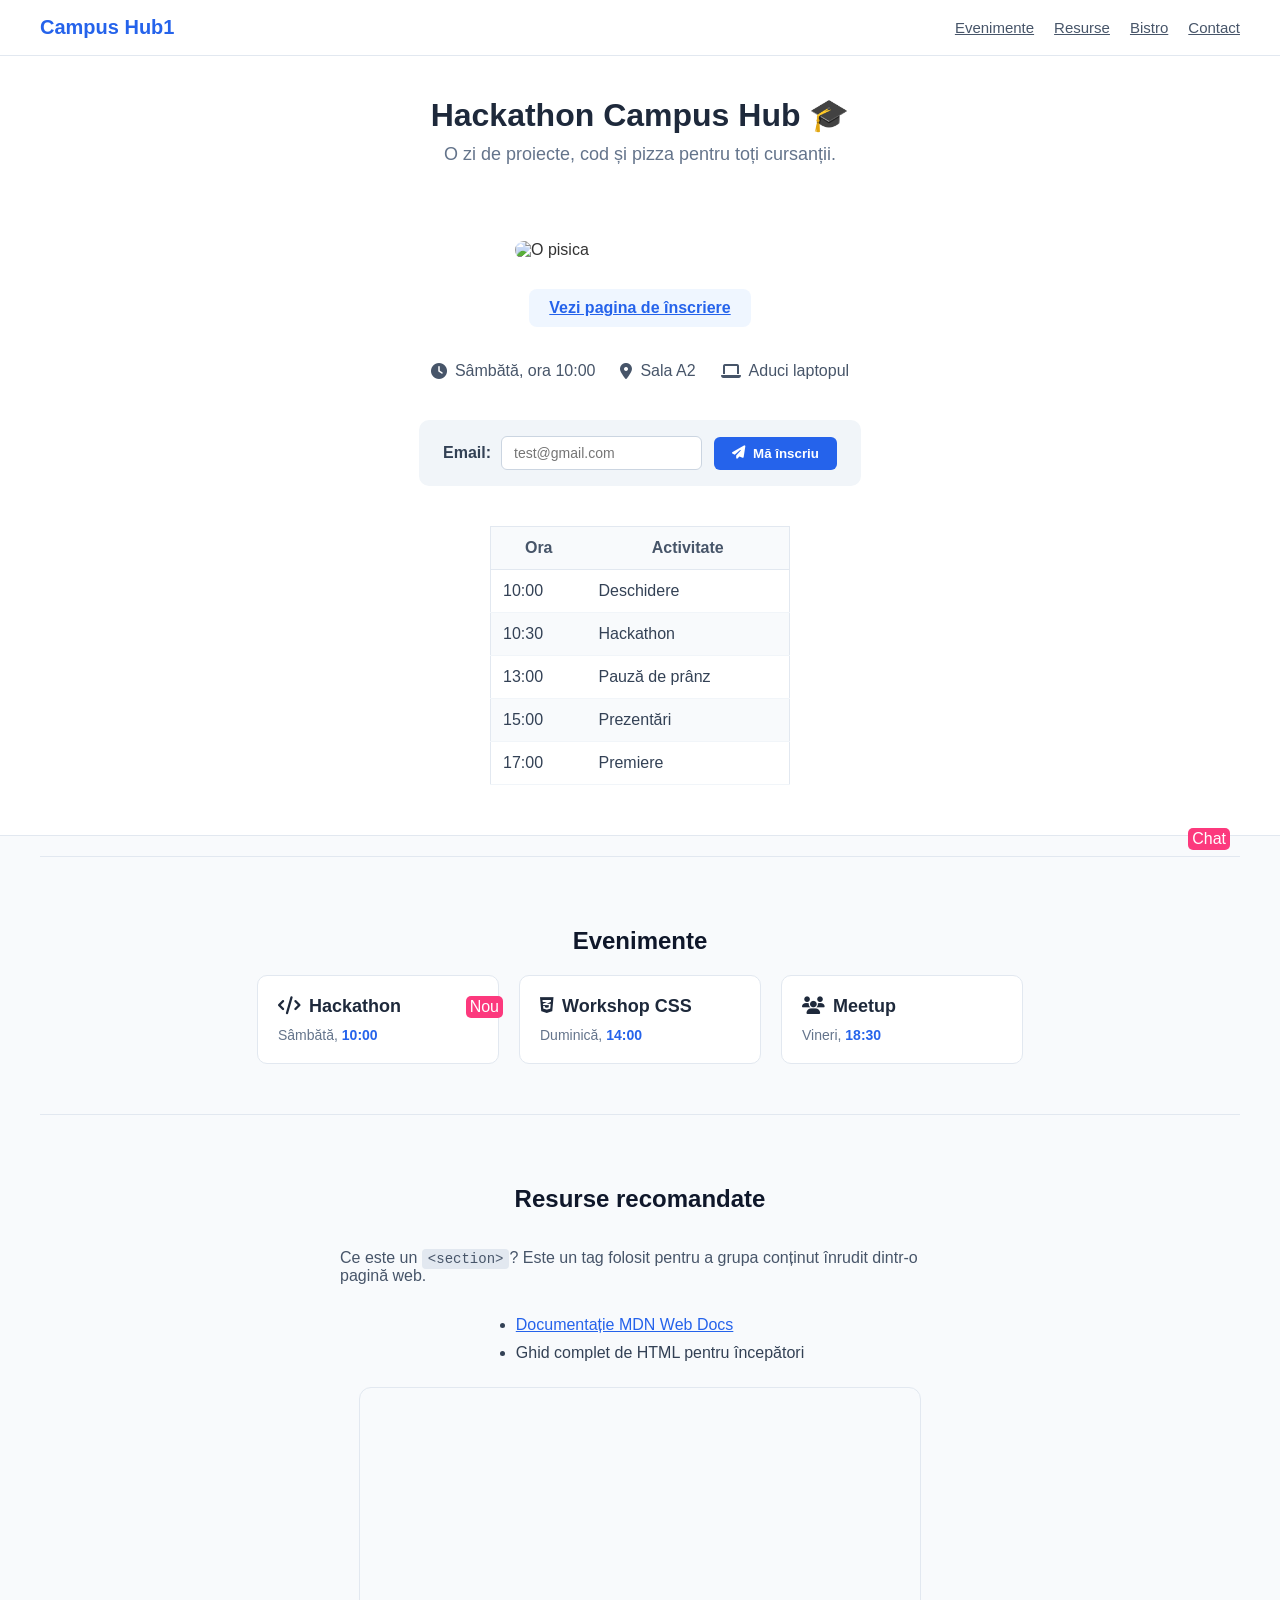
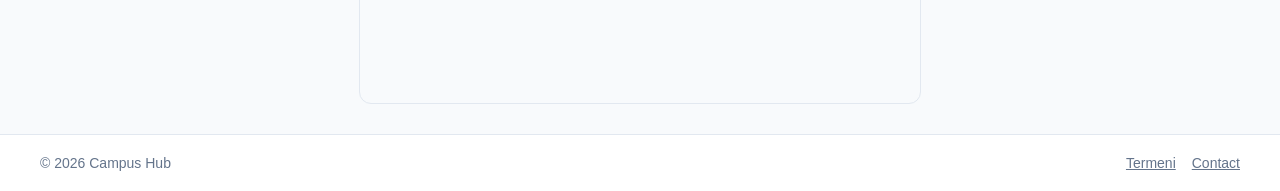
==== index.html @ 172dffcd "Update index.html" ====
<!doctype html>
<html lang="en">
  <head>
    <meta charset="UTF-8" />
    <meta name="viewport" content="width=device-width, initial-scale=1.0" />
    <title>Campus HUB</title>

    <link
      rel="stylesheet"
      href="https://cdnjs.cloudflare.com/ajax/libs/font-awesome/6.5.2/css/all.min.css"
    />
    <link rel="stylesheet" href="style.css" />
    <link rel="stylesheet" href="variabile.css" />
  </head>

  <body>
    <header class="header">
      <span class="logo">Campus Hub1</span>

      <nav class="nav-list">
        <a href="#">Evenimente</a>
        <a href="#">Resurse</a>
        <a href="bistro/bistro.html">Bistro</a>
        <a href="#">Contact</a>
      </nav>
    </header>

    <section class="hero-section">
      <h1 class="titlu hero-title">Hackathon Campus Hub</h1>

      <p class="titlu hero-subtitle">
        O zi de proiecte, cod și pizza pentru toți cursanții.
      </p>

      <hr class="separator" />

      <img
        class="hero-img"
        src="https://www.humaneworld.org/sites/default/files/styles/responsive_3_4_350w/public/2019/03/aa-stinky-tiny-cats.jpg.webp?h=bf654dbc&itok=0CL5qWj7"
        alt="O pisica"
      />

      <!-- <br /> -->

      <div></div>

      <a
        class="btn-link"
        href="https://developer.mozilla.org/en-US/docs/Web/HTML/Reference/Elements/a"
        target="_blank"
        >Vezi pagina de înscriere</a
      >

      <ul class="info-list">
        <li><i class="fa-solid fa-clock"></i> Sâmbătă, ora 10:00</li>
        <li><i class="fa-solid fa-location-dot"></i> Sala A2</li>
        <li><i class="fa-solid fa-laptop"></i> Aduci laptopul</li>
      </ul>

      <form action="" class="signup-form">
        <label for="" class="form-label">
          Email:
          <input type="text" placeholder="test@gmail.com" class="form-input" />
        </label>

        <button class="btn-submit">
          <i class="fa-solid fa-paper-plane"></i> Mă înscriu
        </button>
      </form>

      <table class="schedule-table">
        <thead>
          <tr>
            <th>Ora</th>
            <th>Activitate</th>
          </tr>
        </thead>

        <tbody>
          <tr>
            <td>10:00</td>
            <td>Deschidere</td>
          </tr>
          <tr>
            <td>10:30</td>
            <td>Hackathon</td>
          </tr>
          <tr>
            <td>13:00</td>
            <td>Pauză de prânz</td>
          </tr>
          <tr>
            <td>15:00</td>
            <td>Prezentări</td>
          </tr>
          <tr>
            <td>17:00</td>
            <td>Premiere</td>
          </tr>
        </tbody>
      </table>
    </section>

    <hr class="separator" />

    <section class="evenimente">
      <h2>Evenimente</h2>

      <!--
        De ce <div> pentru carduri? <div> este un container generic de tip BLOCK:
        ocupă toată lățimea și poate conține alte elemente (titlu, text, etc.).
        <span> este INLINE: potrivit doar pentru o bucată de text din interiorul
        unui rând (ex: data evenimentului colorată), nu pentru a grupa un card întreg.
      -->
      <div class="card-container">
        <div class="card">
          <span class="card-nou">Nou</span>

          <h3><i class="fa-solid fa-code"></i> Hackathon</h3>
          <p>Sâmbătă, <span class="data">10:00</span></p>
        </div>

        <div class="card">
          <h3><i class="fa-brands fa-css3-alt"></i> Workshop CSS</h3>
          <p>Duminică, <span class="data">14:00</span></p>
        </div>

        <div class="card">
          <h3><i class="fa-solid fa-users"></i> Meetup</h3>
          <p>Vineri, <span class="data">18:30</span></p>
        </div>
      </div>
    </section>

    <hr class="separator" />

    <section class="resources-section">
      <h2>Resurse recomandate</h2>

      <p class="resource-description">
        Ce este un <code>&lt;section&gt;</code>? Este un tag folosit pentru a
        grupa conținut înrudit dintr-o pagină web.
      </p>

      <ul class="resources-list">
        <li>
          <a href="https://developer.mozilla.org" target="_blank"
            >Documentație MDN Web Docs</a
          >
        </li>
        <li>Ghid complet de HTML pentru începători</li>
      </ul>

      <iframe
        class="video-embed"
        width="560"
        height="315"
        src="https://www.youtube.com/embed/dQw4w9WgXcQ"
        title="YouTube video player"
        frameborder="0"
        allow="
          accelerometer;
          autoplay;
          clipboard-write;
          encrypted-media;
          gyroscope;
          picture-in-picture;
        "
        allowfullscreen
      >
      </iframe>
    </section>

    <!--
      TEMA DE ACASĂ (sesiunea 4): footer cu Flexbox.
      <footer> este tag-ul semantic pentru partea de jos a paginii: îi spune
      browserului și cititoarelor de ecran "aici se termină pagina".
      Are două copii directe: un <span> cu textul și un <nav> cu linkurile.
      Flexbox aranjează doar copiii DIRECȚI, de aceea linkurile stau într-un <nav>.
    -->
    <footer class="footer">
      <span>© 2026 Campus Hub</span>

      <nav class="footer-links">
        <a href="#">Termeni</a>
        <a href="#">Contact</a>
      </nav>
    </footer>

    <span class="card-nou chat-wid">Chat</span>
  </body>
</html>
---- style.css ----
/* Stiluri Generale */
body {
  font-family: "Segoe UI", Tahoma, Geneva, Verdana, sans-serif;
  color: #333333;
  background-color: #f8fafc;
  margin: 0;
  padding: 0;
}

/* Header & Navigare */
.header {
  display: flex;
  justify-content: space-between;
  align-items: center;
  background-color: #ffffff;
  padding: 16px 40px;
  border-bottom: 1px solid #e2e8f0;

  position: sticky;
  top: 0;
  z-index: 10;
}

.logo {
  font-size: 20px;
  font-weight: 700;
  color: #2563eb;
}

.nav-list {
  display: flex;
  gap: 20px;
  align-items: center;
}

.nav-list a {
  color: #475569;
  font-size: 15px;
  font-weight: 500;
}

a {
  color: #2563eb;
}

/* Secțiuni și Separatore */
section {
  padding: 30px 40px;
  display: flex;
  flex-direction: column;
  align-items: center;
}

.separator {
  border: 0;
  border-top: 1px solid #e2e8f0;
  margin: 20px 40px;
}

/* Secțiunea Hero / Principală */
.hero-section {
  background-color: #ffffff;
  border-bottom: 1px solid #e2e8f0;
}

.hero-title {
  font-size: 2rem;
  font-weight: 700;
  color: #1e293b;
  margin: 10px 0;
}

/* Diferența dintre pseudo-clasă și pseudo-element:
   - pseudo-clasa (:hover) stilizează elementul existent într-o anumită stare
     (ex. când mouse-ul este deasupra lui);
   - pseudo-elementul (::after) creează o parte nouă, virtuală, a elementului
     (ex. un emoji adăugat după text, care nu există în HTML). */

/* Pseudo-clasă: la hover se schimbă culoarea */
.hero-title:hover {
  color: #2563eb;
}

/* Pseudo-element: emoji după titlu */
.hero-title::after {
  content: " 🎓";
}

.hero-subtitle {
  font-size: 1.125rem;
  text-align: center;
  font-weight: 400;
  color: #64748b;
  margin: 0 0 20px 0;
}

.hero-img {
  width: 250px;
  max-width: 100%;
  border-radius: 12px;
  margin: 15px 0;

  top: 100px;
}

.btn-link {
  display: flex;
  align-items: center;
  justify-content: center;
  background-color: #eff6ff;
  color: #2563eb;
  padding: 10px 20px;
  border-radius: 8px;
  font-weight: 600;
  margin: 15px 0;
}

/* Liste de informații */
.info-list {
  display: flex;
  gap: 25px;
  padding: 0;
  margin: 20px 0;
}

.info-list li {
  display: flex;
  align-items: center;
  gap: 8px;
  color: #475569;
  font-weight: 500;
}

/* Formular înscriere */
.signup-form {
  display: flex;
  align-items: center;
  gap: 12px;
  background-color: #f1f5f9;
  padding: 16px 24px;
  border-radius: 10px;
  margin: 20px 0;
}

.form-label {
  display: flex;
  align-items: center;
  gap: 10px;
  font-weight: 600;
  color: #334155;
}

.form-input {
  padding: 8px 12px;
  border: 1px solid #cbd5e1;
  border-radius: 6px;
  font-size: 14px;
}

.btn-submit {
  display: flex;
  align-items: center;
  gap: 8px;
  background-color: #2563eb;
  color: #ffffff;
  border: none;
  padding: 9px 18px;
  border-radius: 6px;
  font-weight: 600;
}

/* Tabel */
.schedule-table {
  border-collapse: collapse;
  margin: 20px 0;
  width: 100%;
  max-width: 300px;
  background-color: #ffffff;
  border: 1px solid #e2e8f0;
  border-radius: 8px;
}

.schedule-table th {
  background-color: #f8fafc;
  color: #475569;
  font-weight: 600;
  padding: 12px;
  border-bottom: 1px solid #e2e8f0;
}

.schedule-table td {
  padding: 12px;
  color: #334155;
  border-bottom: 1px solid #f1f5f9;
}

/* Carduri Evenimente */
.evenimente h2,
.resources-section h2 {
  font-size: 24px;
  color: #0f172a;
  margin-bottom: 20px;
}

.card-container {
  display: flex;
  gap: 20px;
  justify-content: center;
  position: relative;
}

.card {
  background-color: #ffffff;
  border: 1px solid #e2e8f0;
  border-radius: 10px;
  padding: 20px;
  width: 200px;
  display: flex;
  flex-direction: column;
  gap: 10px;
  position: relative;
}

/* Tema sesiunii 7: transition pe .card (nu pe :hover), ca să meargă și la întoarcere */
.card {
  transition:
    box-shadow 0.3s ease,
    top 0.3s ease;
}

.card:hover {
  position: relative;
  top: -14px;
  box-shadow: 0 10px 24px blue;
}

#card-active {
  background-color: #1ef23a;
  right: 14px;
  z-index: 3;
}

.card-nou {
  color: white;
  padding: 2px 4px;
  border-radius: 5px;
  background-color: #fc397d;

  position: absolute;
  right: -5px;
  z-index: 2;
  /* top: -5; */
}

/* .card */

.card h3 {
  margin: 0;
  font-size: 18px;
  color: #1e293b;
  display: flex;
  align-items: center;
  gap: 8px;
}

.card p {
  margin: 0;
  color: #64748b;
  font-size: 14px;
}

.data {
  color: #2563eb;
  font-weight: 700;
}

/* Secțiunea Resurse */
.resource-description {
  color: #475569;
  max-width: 600px;
  margin-bottom: 15px;
}

code {
  background-color: #e2e8f0;
  padding: 2px 6px;
  border-radius: 4px;
  font-size: 14px;
}

.resources-list {
  display: flex;
  flex-direction: column;
  gap: 10px;
  margin-bottom: 25px;
}

.resources-list li {
  color: #334155;
}

.video-embed {
  width: 100%;
  max-width: 560px;
  height: auto;
  aspect-ratio: 16 / 9;
  border-radius: 12px;
  border: 1px solid #e2e8f0;
}

/* Footer */
.footer {
  display: flex;
  justify-content: space-between;
  align-items: center;
  background-color: #ffffff;
  padding: 20px 40px;
  border-top: 1px solid #e2e8f0;
  color: #64748b;
  font-size: 14px;
}

.footer-links {
  display: flex;
  gap: 16px;
}

.footer-links a {
  color: #64748b;
  font-weight: 500;
}

.chat-wid {
  position: fixed;
  right: 50px;
  bottom: 50px;
}

/* min-width =  */
/* width = doar daca ecranul === width */
/* max-width = de la 0 pana la max */

@media (max-width: 768px) {
  .header {
    padding: 12px 20px;
  }

  .nav-list {
    gap: 12px;
  }

  section {
    padding: 24px 20px;
  }

  .hero-title {
    font-size: 1.5rem;
    text-align: center;
  }

  .info-list {
    flex-direction: column;
    align-items: flex-start;
    gap: 12px;
  }

  .signup-form {
    flex-direction: column;
    align-items: stretch;
  }

  .form-label {
    flex-direction: column;
    align-items: flex-start;
  }

  .form-input,
  .btn-submit {
    box-sizing: border-box;
    width: 100%;
  }

  .btn-submit {
    justify-content: center;
  }

  .card-container {
    flex-direction: column;
    width: 100%;
  }

  .card {
    width: 100%;
    box-sizing: border-box;
  }

  .footer {
    flex-direction: column;
    gap: 12px;
  }

  .chat-wid {
    right: 20px;
    bottom: 20px;
  }
}

/* ==========================================================================
   Tema sesiunii 7: Campus Hub prinde viață
   ========================================================================== */

/* Rânduri alternate în agenda evenimentului */
.schedule-table tbody tr:nth-child(even) {
  background-color: #f8fafc;
}

/* Badge-ul „Nou” pulsează (doar cel din card, nu și butonul de chat) */
@keyframes pulse {
  0% {
    opacity: 1;
  }
  50% {
    opacity: 0.4;
  }
  100% {
    opacity: 1;
  }
}

.card .card-nou {
  animation: pulse 1.5s ease infinite;
}
---- variabile.css ----
:root {
  --color-primary: #2563eb;
  --bg: #111827;
  --text: #f9fafb;
  --row-alt: #374151;
}
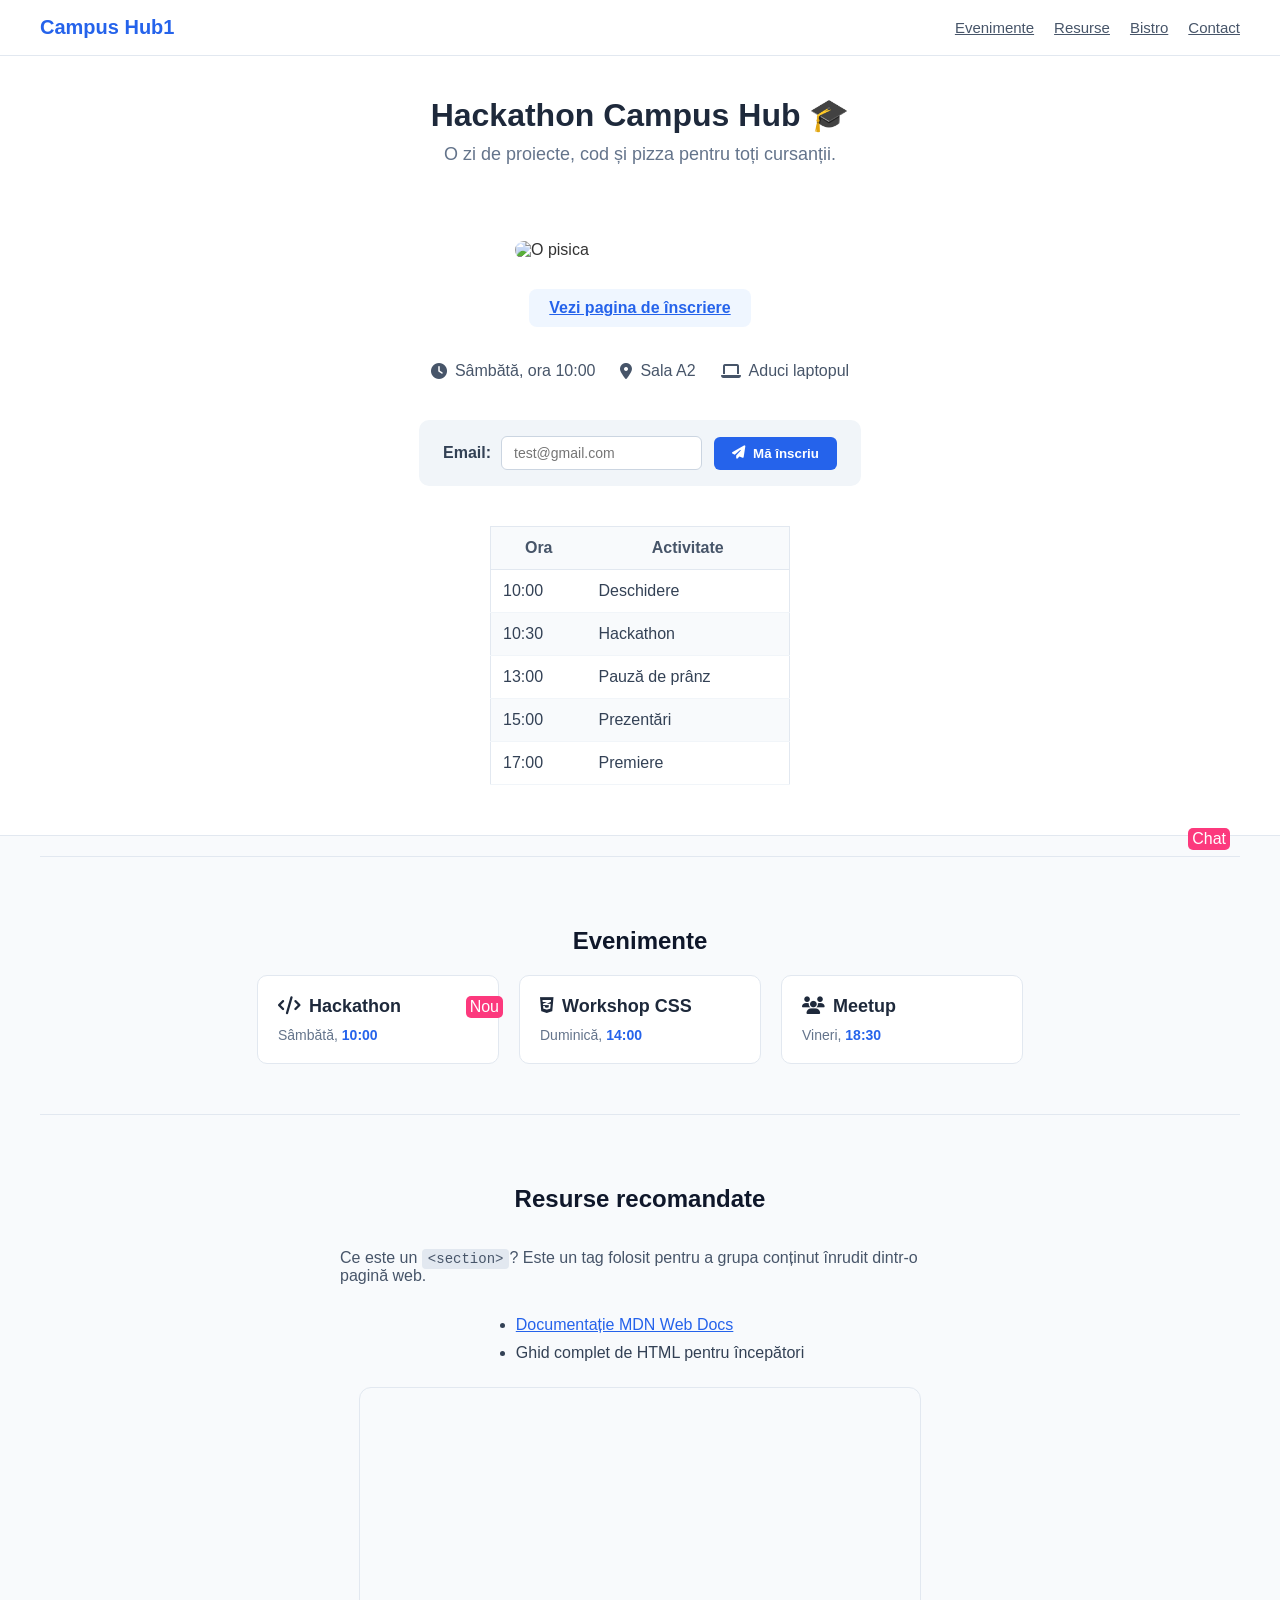
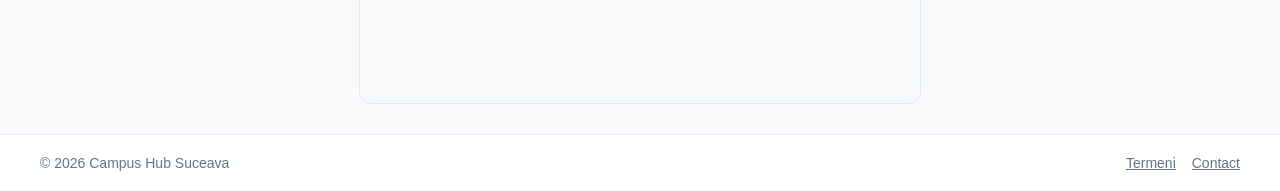
==== commit 7db1b29b: "am adaugat orasul in footer" ====
--- a/index.html
+++ b/index.html
@@ -179,7 +179,7 @@
       Flexbox aranjează doar copiii DIRECȚI, de aceea linkurile stau într-un <nav>.
     -->
     <footer class="footer">
-      <span>© 2026 Campus Hub</span>
+      <span>© 2026 Campus Hub Suceava</span>
 
       <nav class="footer-links">
         <a href="#">Termeni</a>
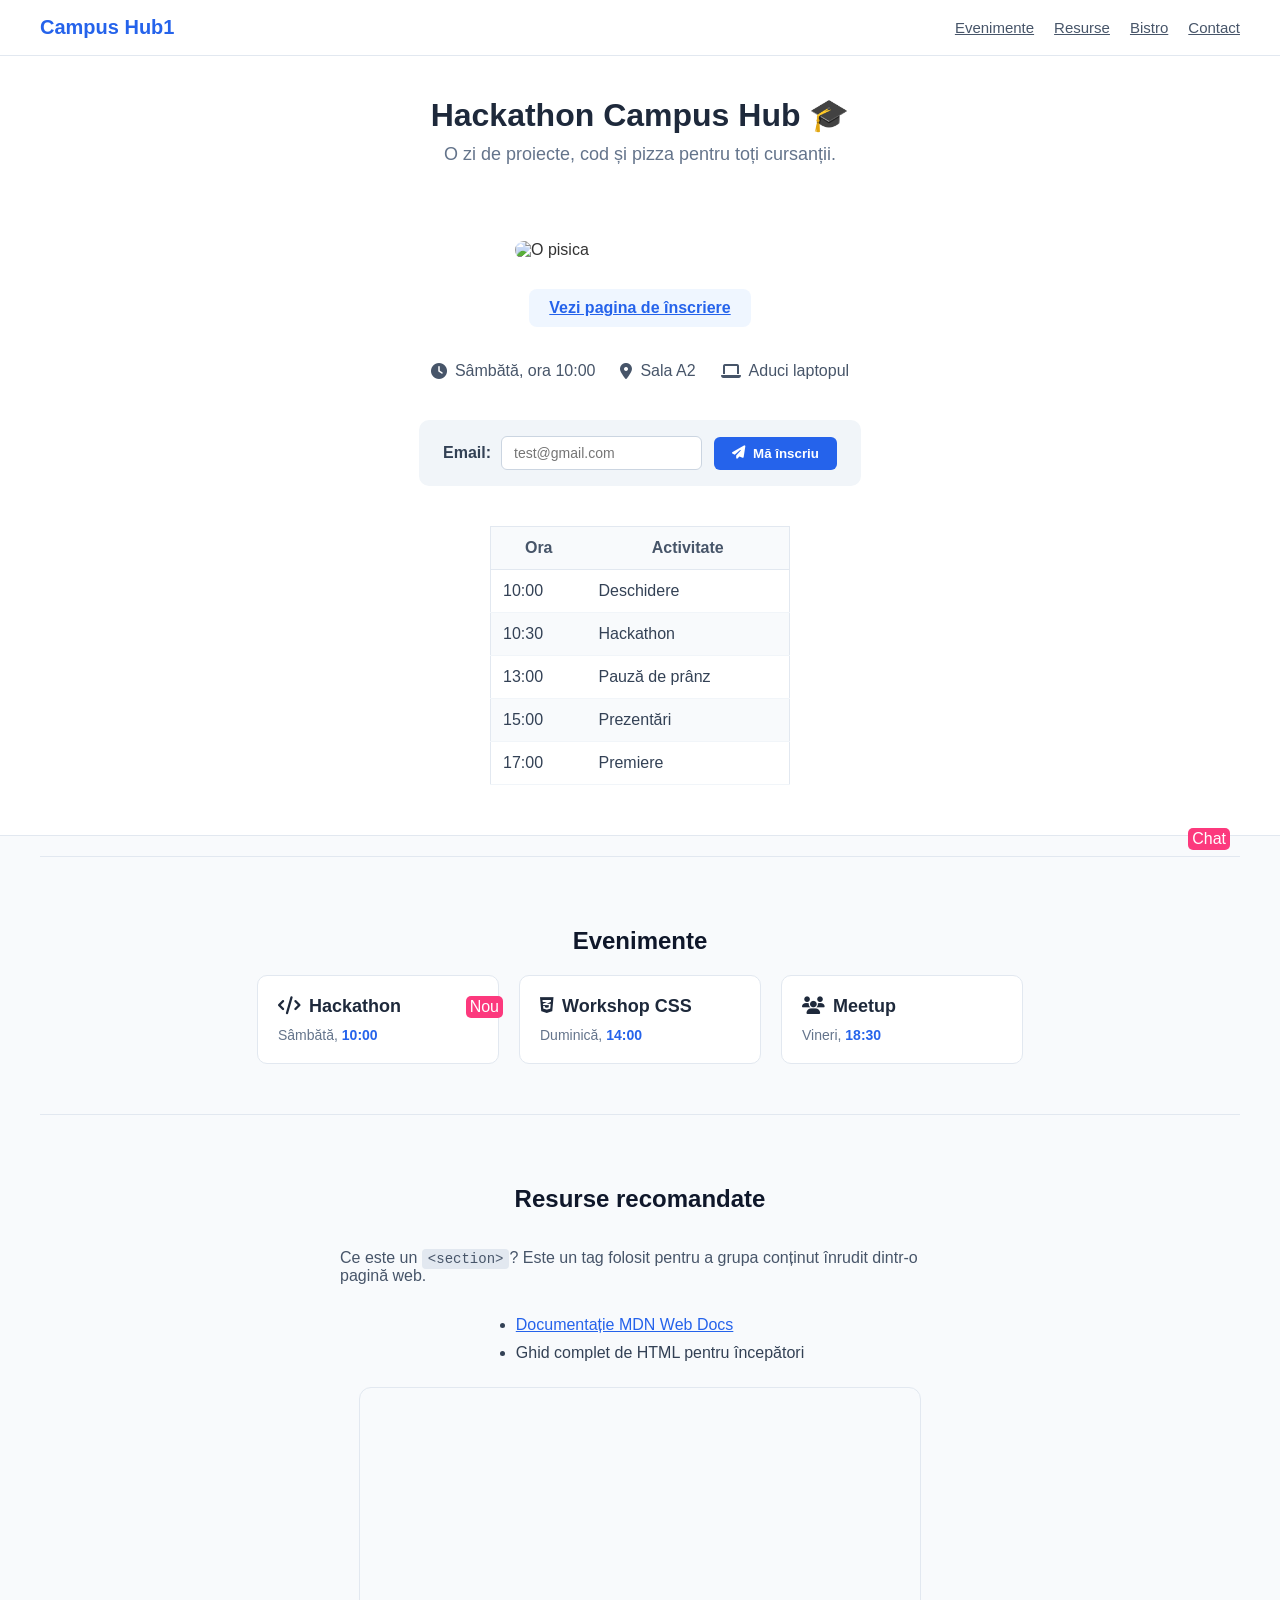
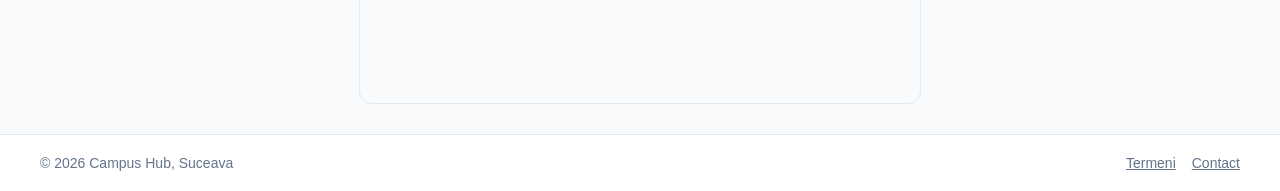
==== commit 8f000068: "am adaugat virgula" ====
--- a/index.html
+++ b/index.html
@@ -179,7 +179,7 @@
       Flexbox aranjează doar copiii DIRECȚI, de aceea linkurile stau într-un <nav>.
     -->
     <footer class="footer">
-      <span>© 2026 Campus Hub Suceava</span>
+      <span>© 2026 Campus Hub, Suceava</span>
 
       <nav class="footer-links">
         <a href="#">Termeni</a>
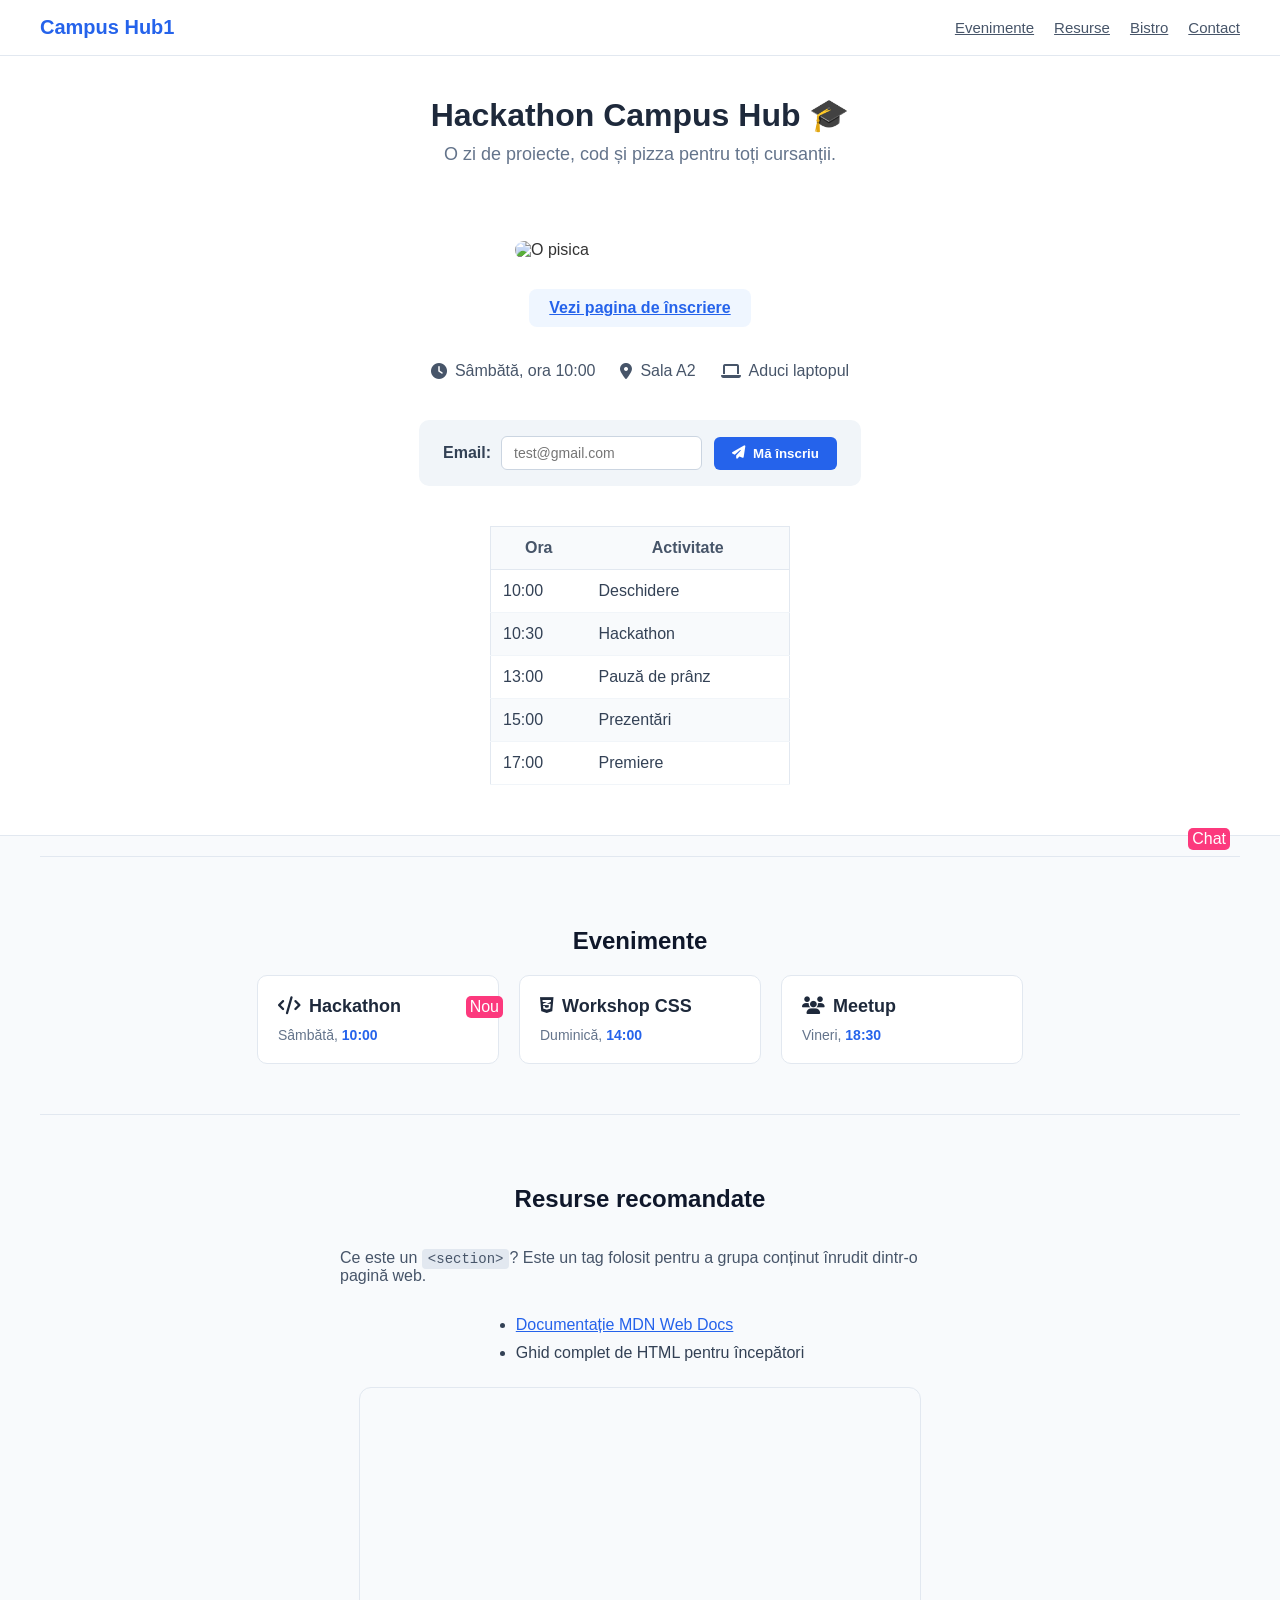
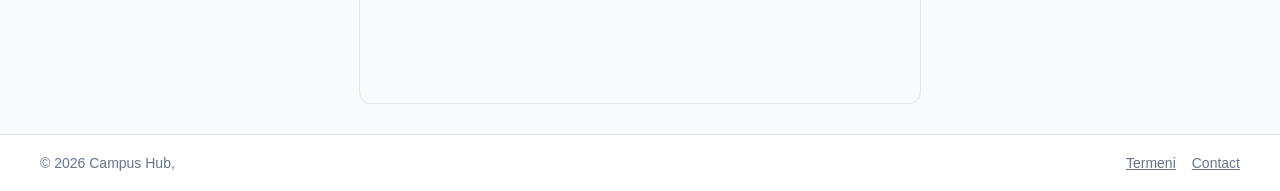
==== commit 553918fb: "Update index.html" ====
--- a/index.html
+++ b/index.html
@@ -179,7 +179,7 @@
       Flexbox aranjează doar copiii DIRECȚI, de aceea linkurile stau într-un <nav>.
     -->
     <footer class="footer">
-      <span>© 2026 Campus Hub, Suceava</span>
+      <span>© 2026 Campus Hub, </span>
 
       <nav class="footer-links">
         <a href="#">Termeni</a>
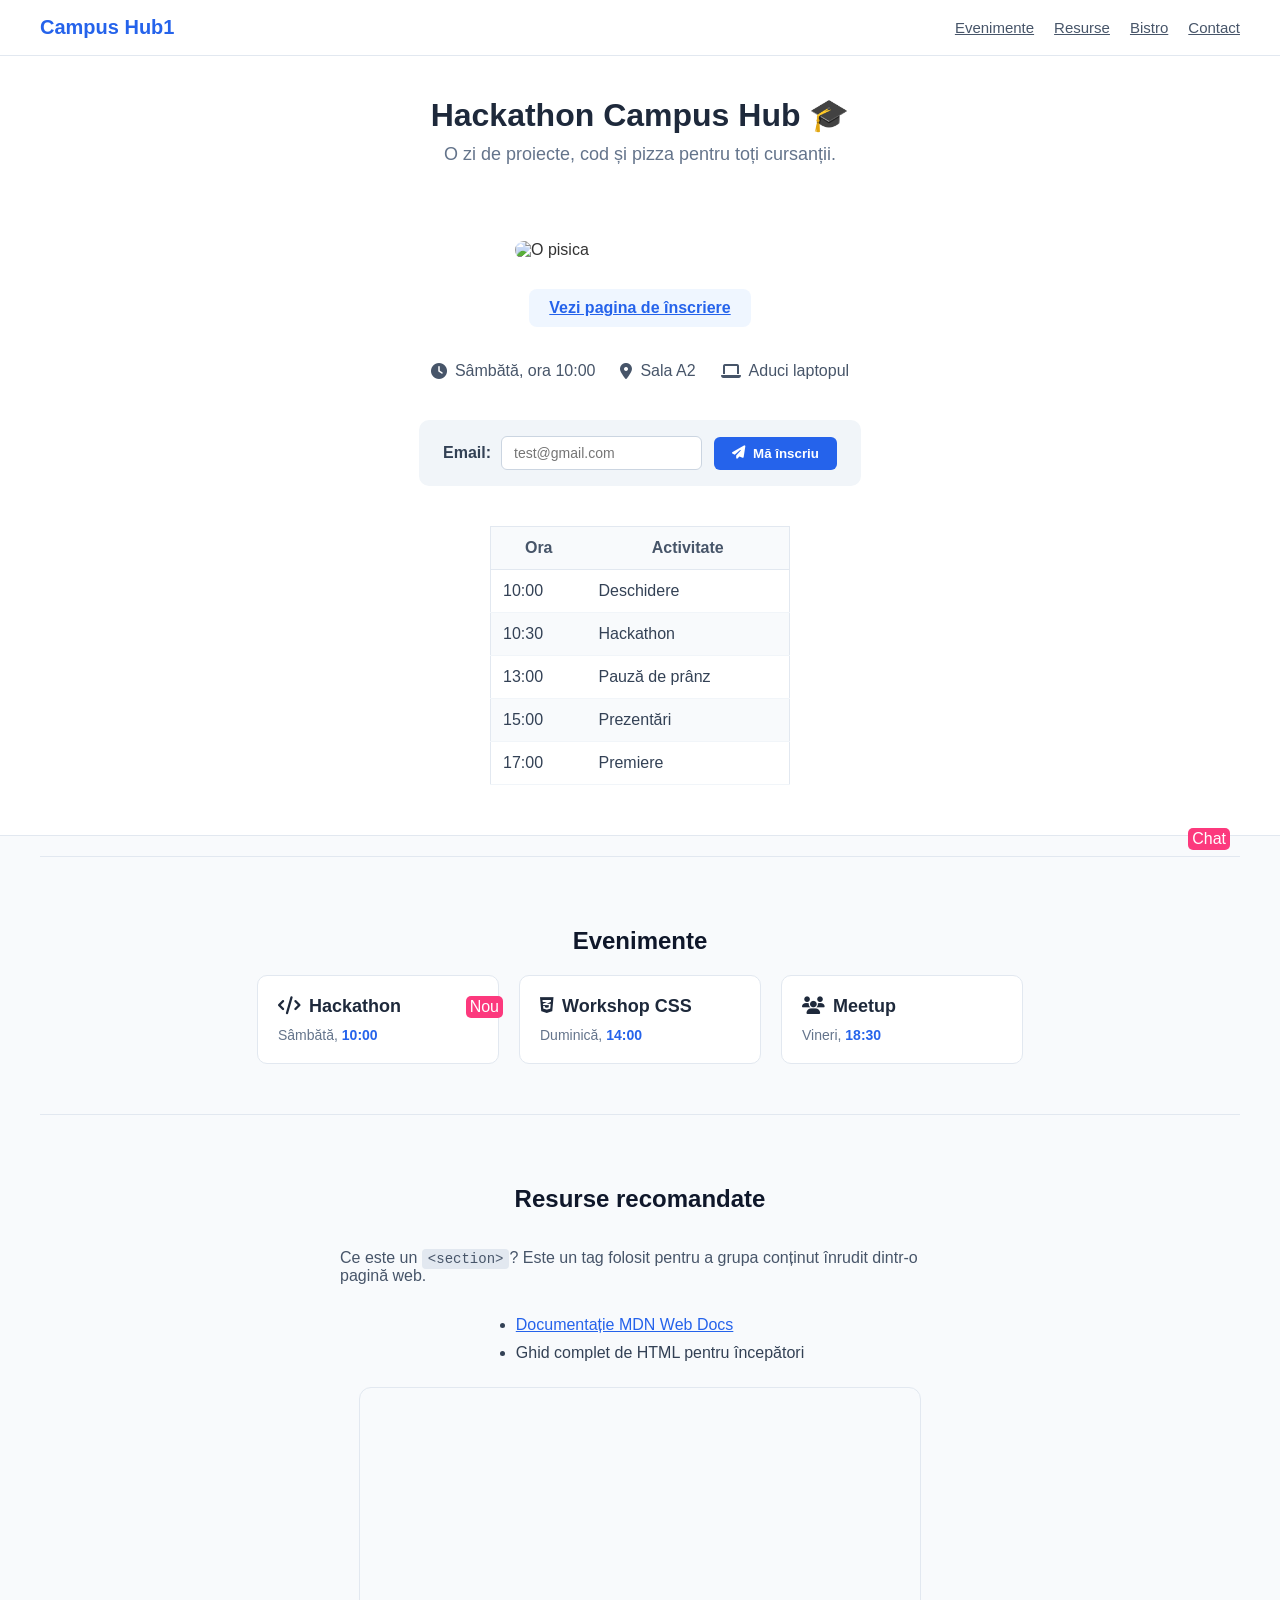
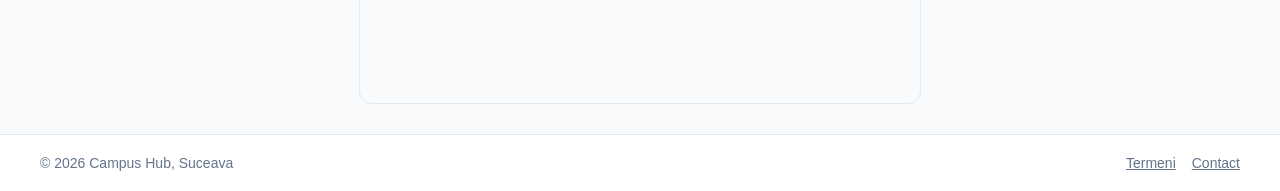
==== commit d258d2f8: "Merge pull request #1 from shtefanika-vadym/tema-footer am adaugat orasul in footer" ====
--- a/index.html
+++ b/index.html
@@ -179,7 +179,7 @@
       Flexbox aranjează doar copiii DIRECȚI, de aceea linkurile stau într-un <nav>.
     -->
     <footer class="footer">
-      <span>© 2026 Campus Hub, </span>
+      <span>© 2026 Campus Hub, Suceava</span>
 
       <nav class="footer-links">
         <a href="#">Termeni</a>
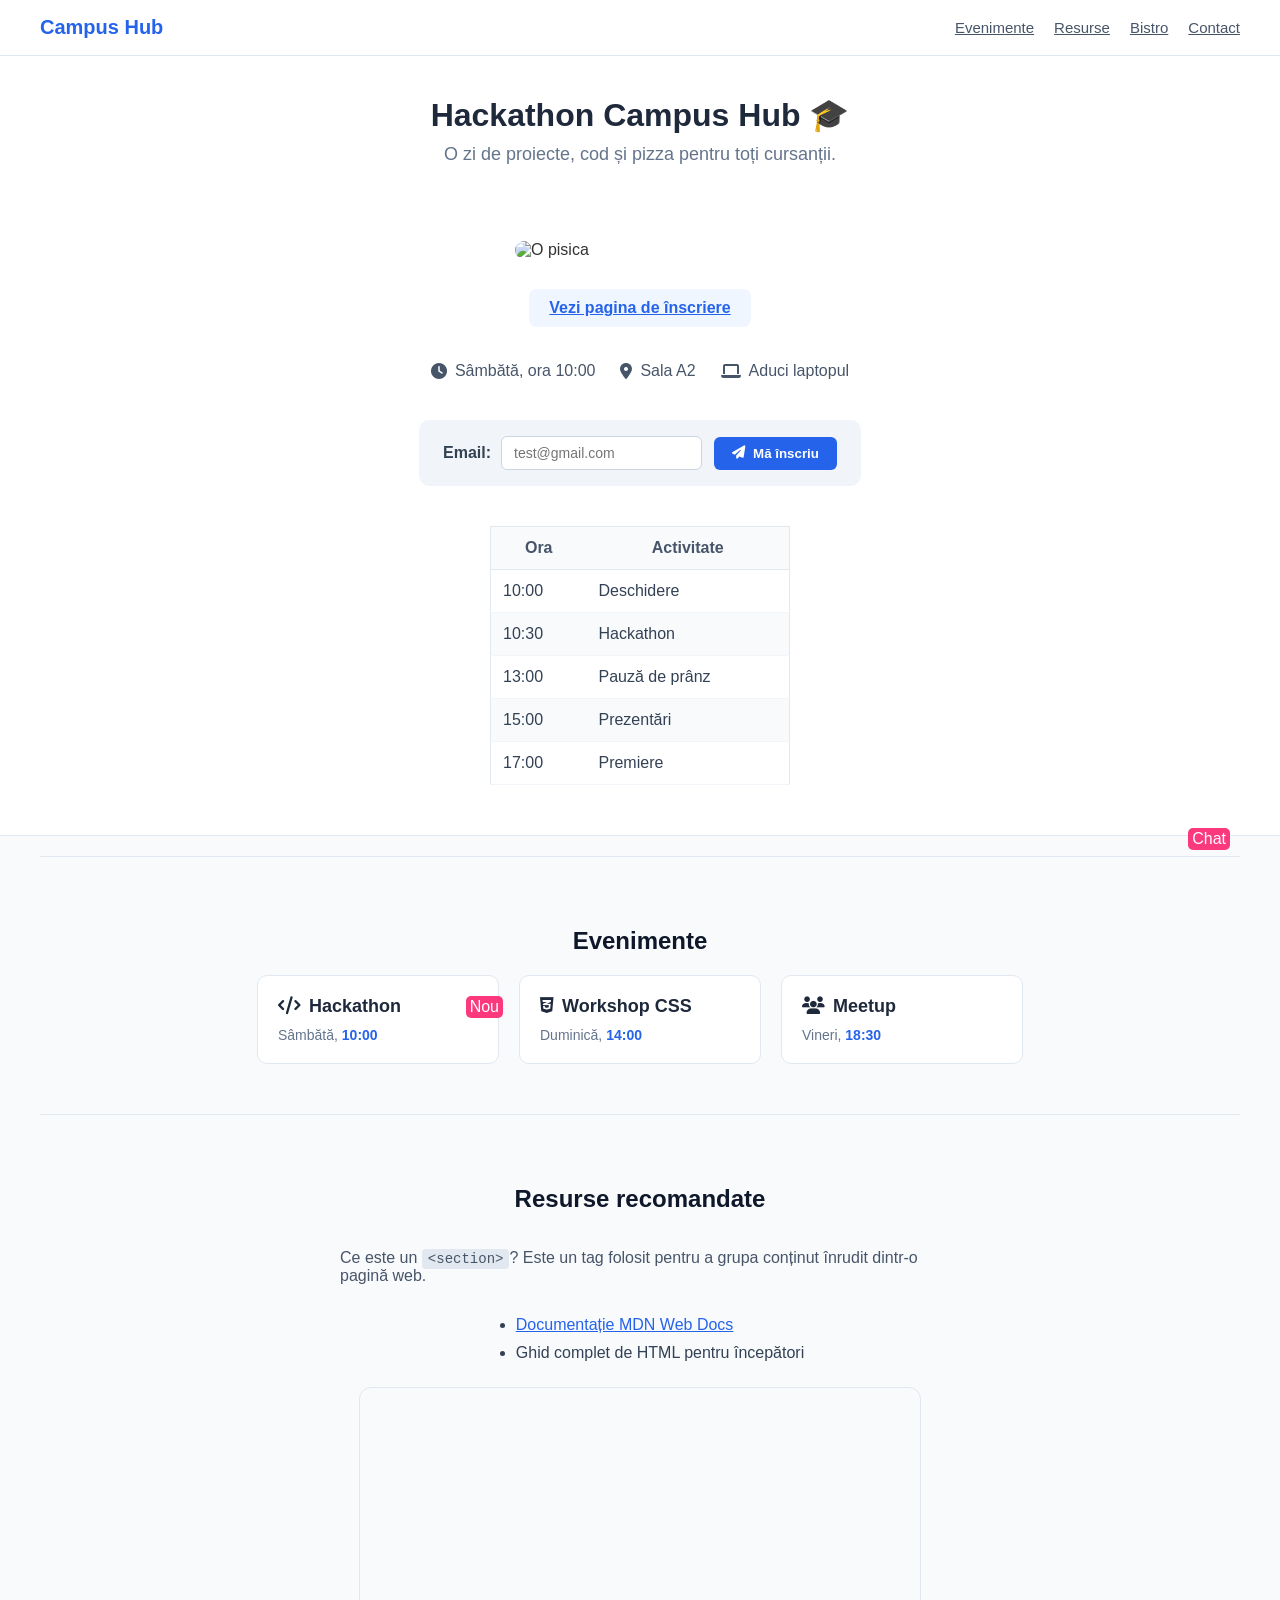
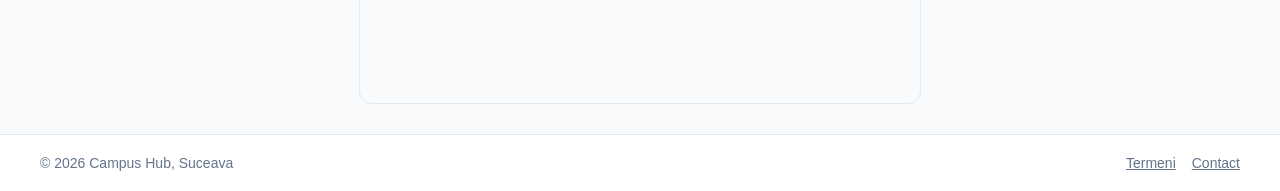
==== commit b6b0cda7: "S17: Manipulare DOM" ====
--- a/index.html
+++ b/index.html
@@ -11,14 +11,16 @@
     />
     <link rel="stylesheet" href="style.css" />
     <link rel="stylesheet" href="variabile.css" />
+
+    <script src="js/sesiunea-14.js"></script>
   </head>
 
   <body>
     <header class="header">
-      <span class="logo">Campus Hub1</span>
+      <span class="logo">Campus Hub</span>
 
       <nav class="nav-list">
-        <a href="#">Evenimente</a>
+        <a href="evenimente/evenimente.html">Evenimente</a>
         <a href="#">Resurse</a>
         <a href="bistro/bistro.html">Bistro</a>
         <a href="#">Contact</a>
